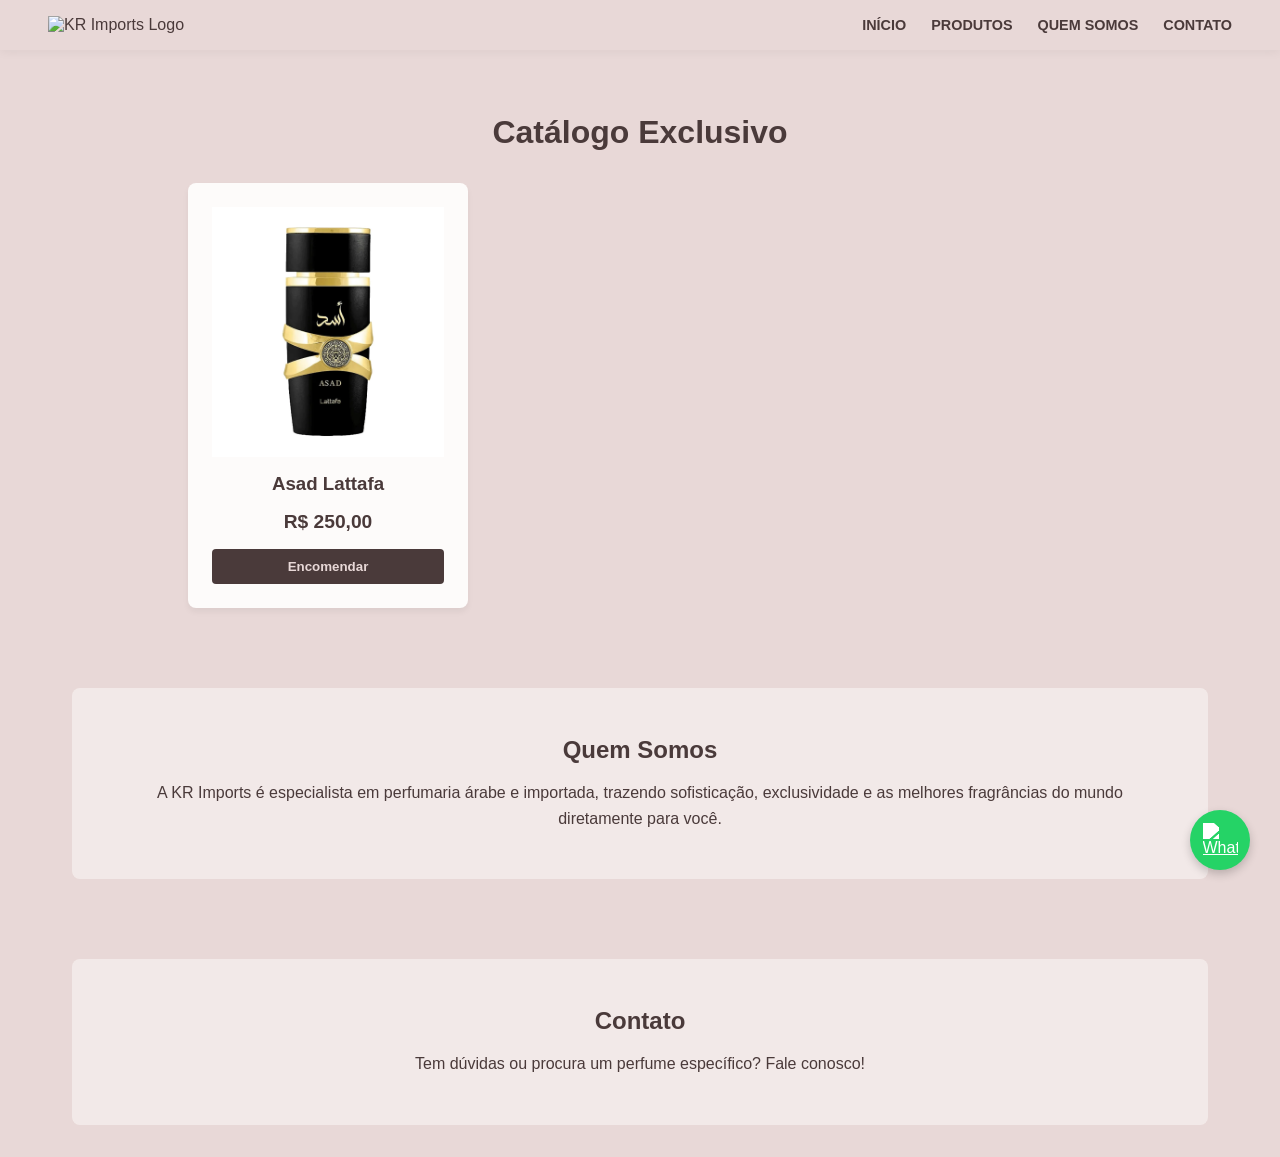
==== index.html @ 34e0cac0 "Atualizando layout, menu e botao whatsapp" ====
<!DOCTYPE html>
<html lang="pt-BR">
<head>
    <meta charset="UTF-8">
    <meta name="viewport" content="width=device-width, initial-width=1.0">
    <title>KR Imports - Perfumes Árabes e Importados</title>
    <link rel="stylesheet" href="style.css">
</head>
<body>

    <header>
        <div class="logo-container">
            <img src="logo.jpg" alt="KR Imports Logo" class="logo">
        </div>
        <nav>
            <ul>
                <li><a href="#inicio">Início</a></li>
                <li><a href="#produtos">Produtos</a></li>
                <li><a href="#quem-somos">Quem somos</a></li>
                <li><a href="#contato">Contato</a></li>
            </ul>
        </nav>
    </header>

    <main class="container" id="inicio">
        <h2 class="titulo-secao" id="produtos">Catálogo Exclusivo</h2>
        
        <div class="produtos-grid" id="lista-produtos">
            </div>

        <section id="quem-somos" class="secao-info">
            <h2>Quem Somos</h2>
            <p>A KR Imports é especialista em perfumaria árabe e importada, trazendo sofisticação, exclusividade e as melhores fragrâncias do mundo diretamente para você.</p>
        </section>

        <section id="contato" class="secao-info">
            <h2>Contato</h2>
            <p>Tem dúvidas ou procura um perfume específico? Fale conosco!</p>
        </section>
    </main>

    <a href="https://wa.me/5582982362269?text=Olá!%20Vim%20pelo%20site%20da%20KR%20Imports." class="whatsapp-flutuante" target="_blank">
        <img src="https://upload.wikimedia.org/wikipedia/commons/6/6b/WhatsApp.svg" alt="WhatsApp">
    </a>

    <script src="produtos.js"></script>
    <script src="script.js"></script>
</body>
</html>
---- style.css ----
:root {
    --bg-color: #E8D8D7;
    --text-color: #4A3A3A;
    --white: #FDFBFA;
}

* {
    margin: 0;
    padding: 0;
    box-sizing: border-box;
    font-family: 'Helvetica Neue', Arial, sans-serif;
    scroll-behavior: smooth; /* Animação suave ao clicar no menu */
}

body {
    background-color: var(--bg-color);
    color: var(--text-color);
}

/* --- NOVO HEADER (LOGO E MENU) --- */
header {
    display: flex;
    justify-content: space-between;
    align-items: center;
    padding: 1rem 3rem;
    background-color: var(--bg-color);
    box-shadow: 0 2px 10px rgba(0,0,0,0.05);
}

.logo {
    max-height: 80px; /* Define um tamanho elegante para a logo */
    width: auto;
}

nav ul {
    list-style: none;
    display: flex;
    gap: 25px;
}

nav a {
    text-decoration: none;
    color: var(--text-color);
    font-weight: bold;
    text-transform: uppercase;
    font-size: 0.9rem;
    transition: color 0.3s;
}

nav a:hover {
    color: #8c7171;
}

.container {
    max-width: 1200px;
    margin: 0 auto;
    padding: 2rem;
}

.titulo-secao {
    text-align: center;
    margin: 2rem 0;
    font-size: 2rem;
}

/* --- GRID E TAMANHO DOS PRODUTOS CORRIGIDOS --- */
.produtos-grid {
    display: grid;
    /* Isso impede que 1 único produto ocupe a tela toda */
    grid-template-columns: repeat(auto-fill, minmax(260px, 280px)); 
    gap: 2rem;
    justify-content: center;
}

.produto-card {
    background-color: var(--white);
    padding: 1.5rem;
    border-radius: 8px;
    text-align: center;
    box-shadow: 0 4px 6px rgba(0,0,0,0.05);
    transition: transform 0.3s;
    display: flex;
    flex-direction: column;
    justify-content: space-between;
}

.produto-card:hover {
    transform: translateY(-5px);
}

.produto-card img {
    width: 100%;
    height: 250px;
    object-fit: contain; /* Garante que a foto do perfume não seja cortada */
    background-color: #fff; 
    margin-bottom: 1rem;
}

.preco {
    font-size: 1.2rem;
    font-weight: bold;
    margin: 1rem 0;
}

.btn-encomendar {
    display: inline-block;
    background-color: var(--text-color);
    color: var(--bg-color);
    padding: 10px 20px;
    text-decoration: none;
    border: none;
    border-radius: 4px;
    cursor: pointer;
    font-weight: bold;
    width: 100%;
    transition: opacity 0.3s;
}

.btn-encomendar:hover {
    opacity: 0.8;
}

/* --- SEÇÕES EXTRAS --- */
.secao-info {
    margin-top: 5rem;
    text-align: center;
    padding: 3rem;
    background-color: rgba(253, 251, 250, 0.5);
    border-radius: 8px;
}

.secao-info p {
    margin-top: 1rem;
    line-height: 1.6;
}

/* --- BOTÃO FLUTUANTE WHATSAPP --- */
.whatsapp-flutuante {
    position: fixed;
    bottom: 30px;
    right: 30px;
    width: 60px;
    height: 60px;
    background-color: #25D366;
    border-radius: 50%;
    display: flex;
    justify-content: center;
    align-items: center;
    box-shadow: 0 4px 10px rgba(0,0,0,0.2);
    z-index: 1000;
    transition: transform 0.3s;
}

.whatsapp-flutuante img {
    width: 35px;
    height: 35px;
    /* Adicionando um filtro para deixar o ícone branco em vez de preto/verde padrão */
    filter: brightness(0) invert(1);
}

.whatsapp-flutuante:hover {
    transform: scale(1.1);
}

/* Responsividade para Celulares */
@media (max-width: 768px) {
    header {
        flex-direction: column;
        gap: 20px;
        padding: 1.5rem;
    }
    nav ul {
        flex-wrap: wrap;
        justify-content: center;
    }
    .whatsapp-flutuante {
        bottom: 20px;
        right: 20px;
    }
}
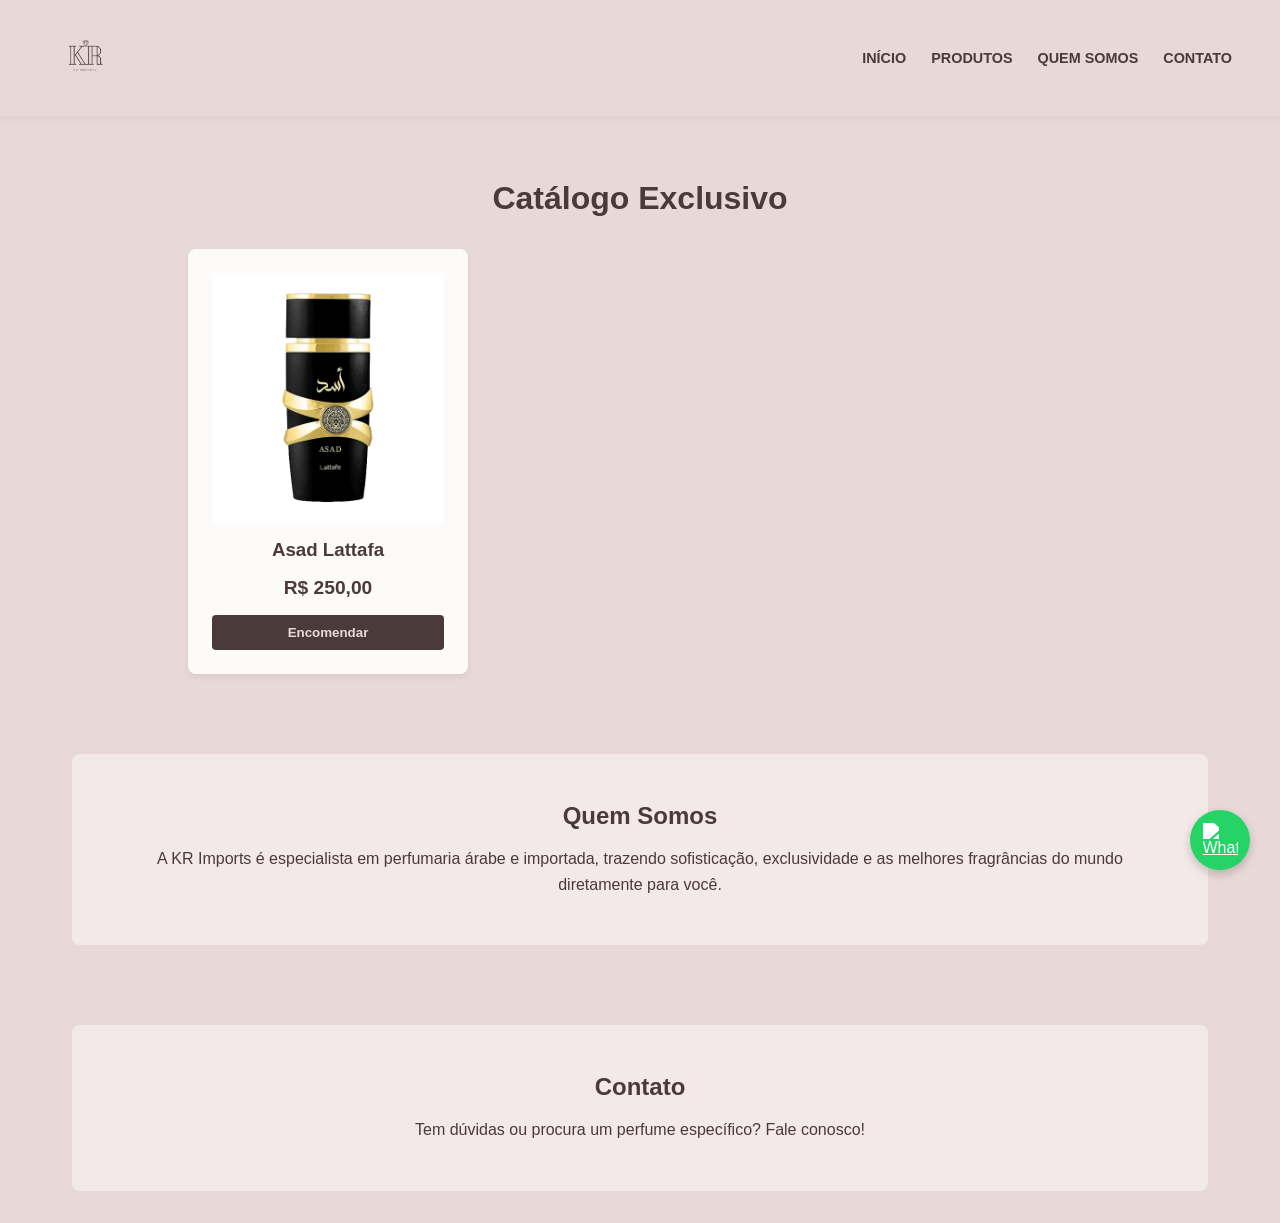
==== commit f6cda809: "Adicionando novos perfumes" ====
--- a/index.html
+++ b/index.html
@@ -10,7 +10,7 @@
 
     <header>
         <div class="logo-container">
-            <img src="logo.jpg" alt="KR Imports Logo" class="logo">
+            <img src="logo.png" alt="KR Imports Logo" class="logo">
         </div>
         <nav>
             <ul>
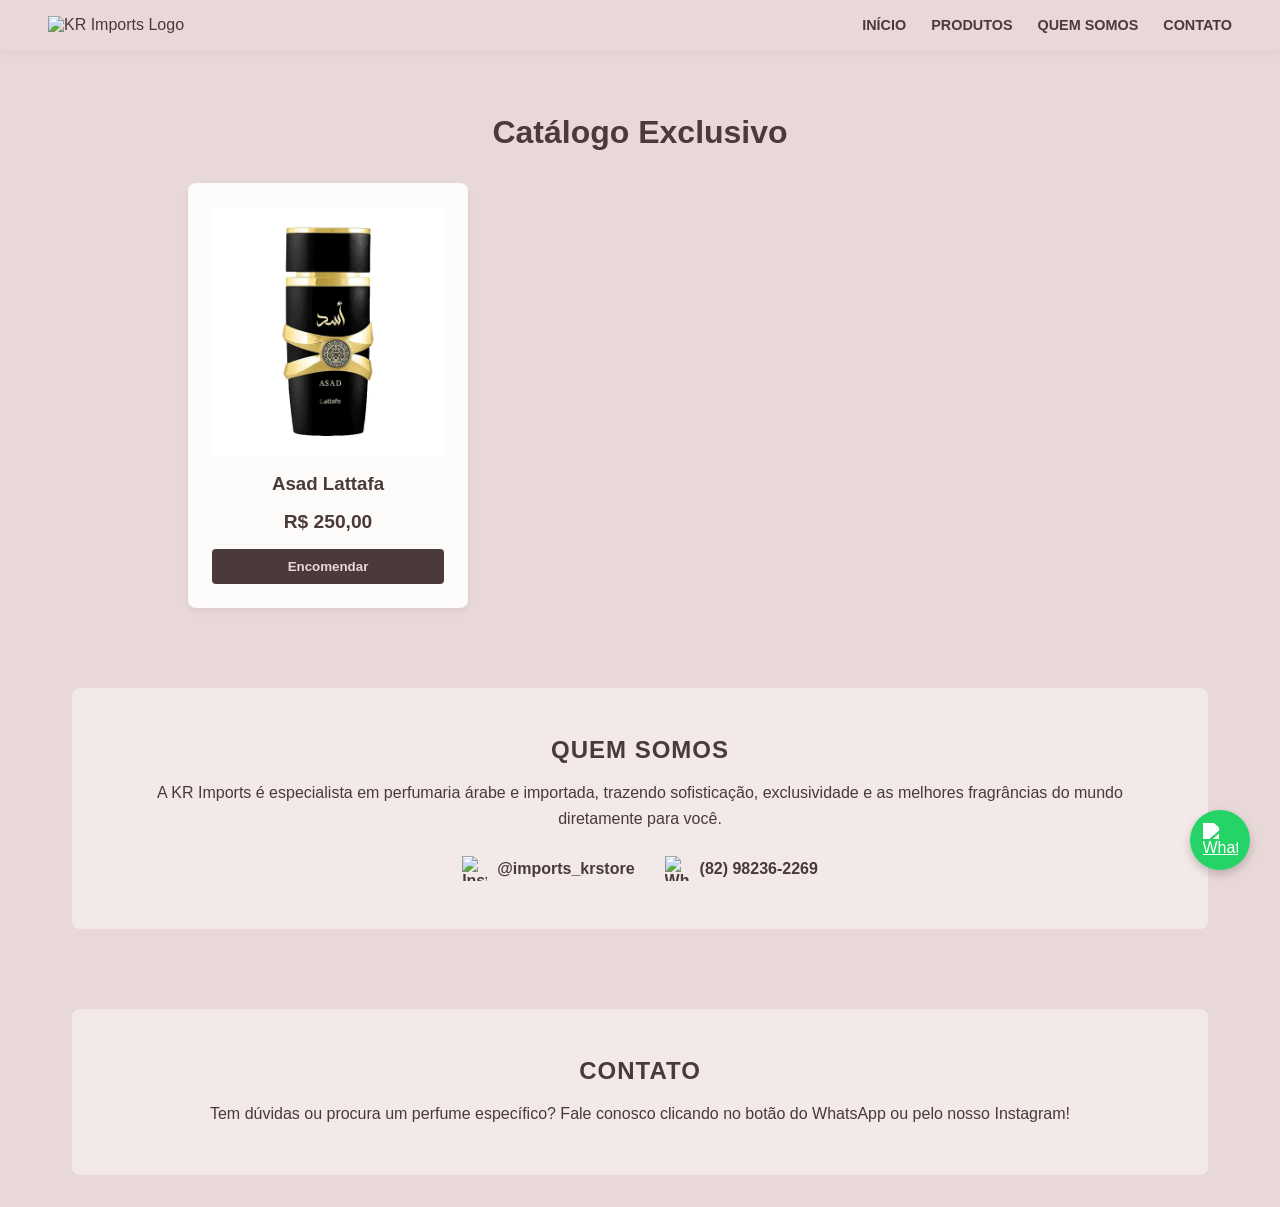
==== commit a0687cb4: "Arquivos finais atualizados" ====
--- a/index.html
+++ b/index.html
@@ -10,7 +10,7 @@
 
     <header>
         <div class="logo-container">
-            <img src="logo.png" alt="KR Imports Logo" class="logo">
+            <img src="logo.jpg" alt="KR Imports Logo" class="logo">
         </div>
         <nav>
             <ul>
@@ -31,11 +31,23 @@
         <section id="quem-somos" class="secao-info">
             <h2>Quem Somos</h2>
             <p>A KR Imports é especialista em perfumaria árabe e importada, trazendo sofisticação, exclusividade e as melhores fragrâncias do mundo diretamente para você.</p>
+            
+            <div class="sociais-quem-somos">
+                <a href="https://instagram.com/imports_krstore" target="_blank" class="link-social">
+                    <img src="https://upload.wikimedia.org/wikipedia/commons/e/e7/Instagram_logo_2016.svg" alt="Instagram">
+                    <span>@imports_krstore</span>
+                </a>
+                
+                <a href="https://wa.me/5582982362269" target="_blank" class="link-social">
+                    <img src="https://upload.wikimedia.org/wikipedia/commons/6/6b/WhatsApp.svg" alt="WhatsApp">
+                    <span>(82) 98236-2269</span>
+                </a>
+            </div>
         </section>
 
         <section id="contato" class="secao-info">
             <h2>Contato</h2>
-            <p>Tem dúvidas ou procura um perfume específico? Fale conosco!</p>
+            <p>Tem dúvidas ou procura um perfume específico? Fale conosco clicando no botão do WhatsApp ou pelo nosso Instagram!</p>
         </section>
     </main>
 
--- a/style.css
+++ b/style.css
@@ -9,7 +9,7 @@
     padding: 0;
     box-sizing: border-box;
     font-family: 'Helvetica Neue', Arial, sans-serif;
-    scroll-behavior: smooth; /* Animação suave ao clicar no menu */
+    scroll-behavior: smooth;
 }
 
 body {
@@ -17,7 +17,7 @@
     color: var(--text-color);
 }
 
-/* --- NOVO HEADER (LOGO E MENU) --- */
+/* --- HEADER E MENU --- */
 header {
     display: flex;
     justify-content: space-between;
@@ -28,7 +28,7 @@
 }
 
 .logo {
-    max-height: 80px; /* Define um tamanho elegante para a logo */
+    max-height: 80px;
     width: auto;
 }
 
@@ -63,10 +63,9 @@
     font-size: 2rem;
 }
 
-/* --- GRID E TAMANHO DOS PRODUTOS CORRIGIDOS --- */
+/* --- GRID DE PRODUTOS --- */
 .produtos-grid {
     display: grid;
-    /* Isso impede que 1 único produto ocupe a tela toda */
     grid-template-columns: repeat(auto-fill, minmax(260px, 280px)); 
     gap: 2rem;
     justify-content: center;
@@ -91,7 +90,7 @@
 .produto-card img {
     width: 100%;
     height: 250px;
-    object-fit: contain; /* Garante que a foto do perfume não seja cortada */
+    object-fit: contain; 
     background-color: #fff; 
     margin-bottom: 1rem;
 }
@@ -120,7 +119,7 @@
     opacity: 0.8;
 }
 
-/* --- SEÇÕES EXTRAS --- */
+/* --- SEÇÕES EXTRAS (QUEM SOMOS / CONTATO) --- */
 .secao-info {
     margin-top: 5rem;
     text-align: center;
@@ -129,9 +128,44 @@
     border-radius: 8px;
 }
 
+.secao-info h2 {
+    margin-bottom: 15px;
+    text-transform: uppercase;
+    letter-spacing: 1px;
+}
+
 .secao-info p {
     margin-top: 1rem;
     line-height: 1.6;
+}
+
+/* --- REDES SOCIAIS (NOVO) --- */
+.sociais-quem-somos {
+    display: flex;
+    justify-content: center;
+    gap: 30px;
+    margin-top: 25px;
+    flex-wrap: wrap;
+}
+
+.link-social {
+    display: flex;
+    align-items: center;
+    text-decoration: none;
+    color: var(--text-color);
+    font-weight: bold;
+    gap: 10px;
+    transition: transform 0.3s;
+}
+
+.link-social:hover {
+    transform: translateY(-3px);
+    color: #8c7171;
+}
+
+.link-social img {
+    width: 25px;
+    height: 25px;
 }
 
 /* --- BOTÃO FLUTUANTE WHATSAPP --- */
@@ -154,7 +188,6 @@
 .whatsapp-flutuante img {
     width: 35px;
     height: 35px;
-    /* Adicionando um filtro para deixar o ícone branco em vez de preto/verde padrão */
     filter: brightness(0) invert(1);
 }
 
@@ -162,7 +195,7 @@
     transform: scale(1.1);
 }
 
-/* Responsividade para Celulares */
+/* --- RESPONSIVIDADE (CELULARES) --- */
 @media (max-width: 768px) {
     header {
         flex-direction: column;
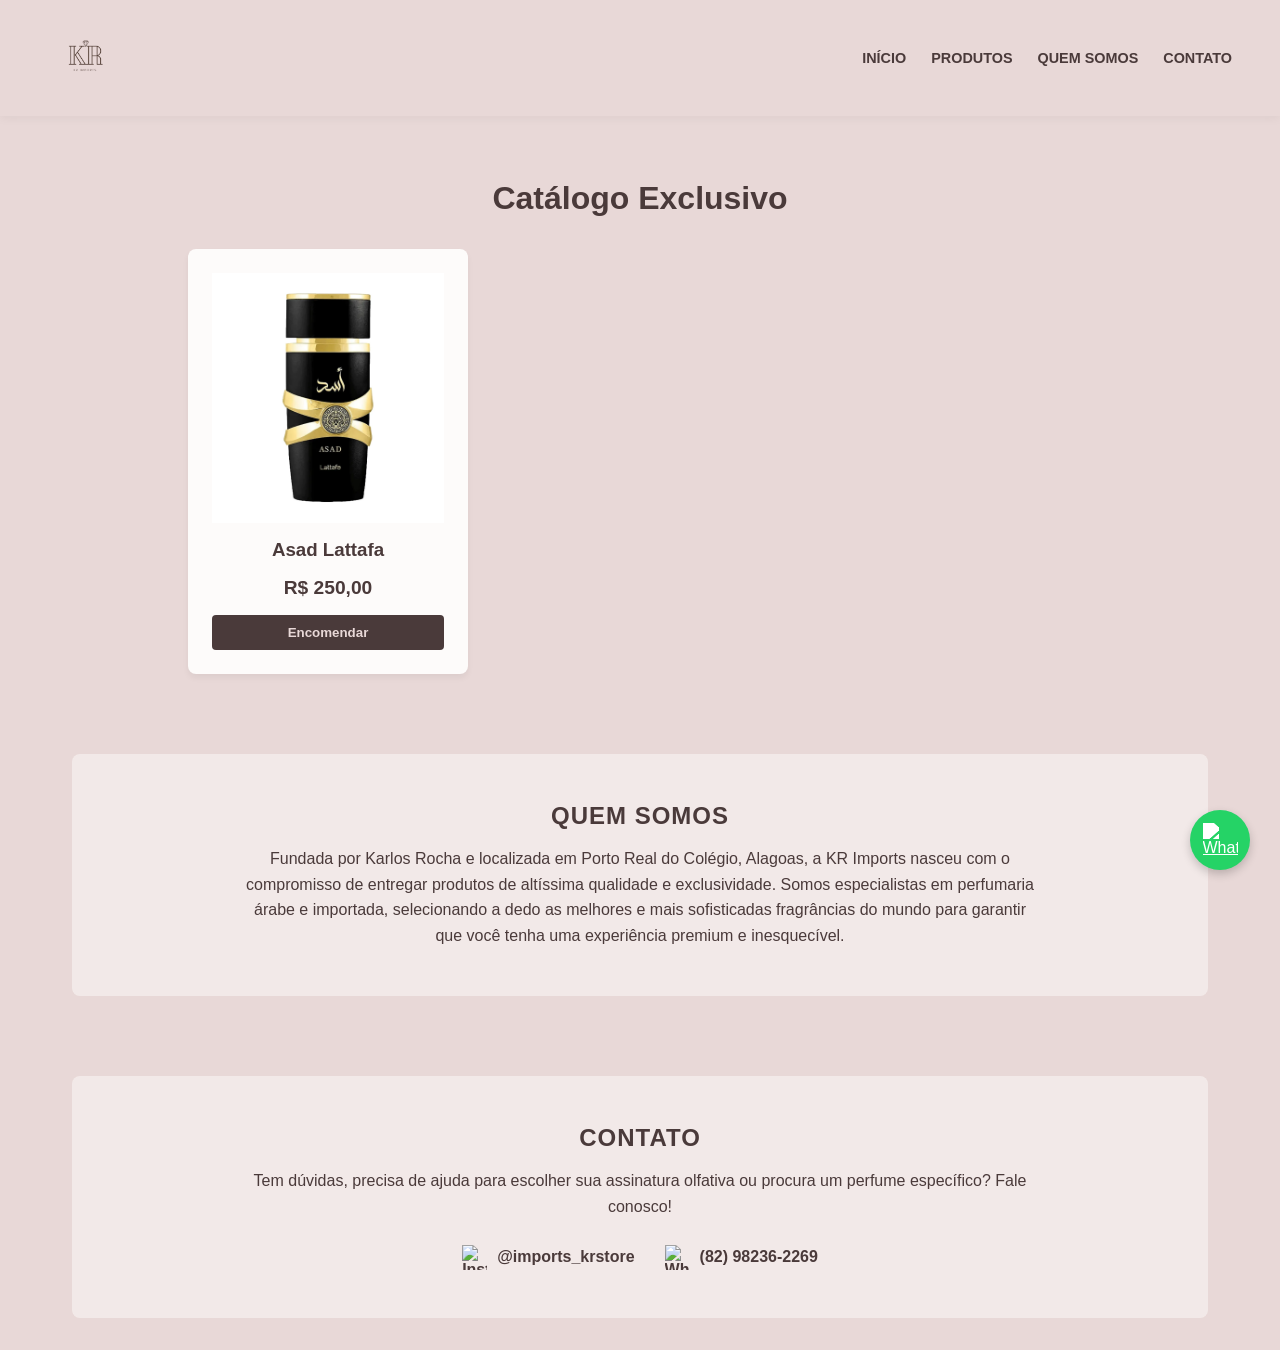
==== commit dfa56e4d: "Arquivos finais atualizados" ====
--- a/index.html
+++ b/index.html
@@ -10,7 +10,7 @@
 
     <header>
         <div class="logo-container">
-            <img src="logo.jpg" alt="KR Imports Logo" class="logo">
+            <img src="logo.png" alt="KR Imports Logo" class="logo">
         </div>
         <nav>
             <ul>
@@ -30,9 +30,14 @@
 
         <section id="quem-somos" class="secao-info">
             <h2>Quem Somos</h2>
-            <p>A KR Imports é especialista em perfumaria árabe e importada, trazendo sofisticação, exclusividade e as melhores fragrâncias do mundo diretamente para você.</p>
+            <p>Fundada por Karlos Rocha e localizada em Porto Real do Colégio, Alagoas, a KR Imports nasceu com o compromisso de entregar produtos de altíssima qualidade e exclusividade. Somos especialistas em perfumaria árabe e importada, selecionando a dedo as melhores e mais sofisticadas fragrâncias do mundo para garantir que você tenha uma experiência premium e inesquecível.</p>
+        </section>
+
+        <section id="contato" class="secao-info">
+            <h2>Contato</h2>
+            <p>Tem dúvidas, precisa de ajuda para escolher sua assinatura olfativa ou procura um perfume específico? Fale conosco!</p>
             
-            <div class="sociais-quem-somos">
+            <div class="sociais-contato">
                 <a href="https://instagram.com/imports_krstore" target="_blank" class="link-social">
                     <img src="https://upload.wikimedia.org/wikipedia/commons/e/e7/Instagram_logo_2016.svg" alt="Instagram">
                     <span>@imports_krstore</span>
@@ -44,11 +49,6 @@
                 </a>
             </div>
         </section>
-
-        <section id="contato" class="secao-info">
-            <h2>Contato</h2>
-            <p>Tem dúvidas ou procura um perfume específico? Fale conosco clicando no botão do WhatsApp ou pelo nosso Instagram!</p>
-        </section>
     </main>
 
     <a href="https://wa.me/5582982362269?text=Olá!%20Vim%20pelo%20site%20da%20KR%20Imports." class="whatsapp-flutuante" target="_blank">
--- a/style.css
+++ b/style.css
@@ -137,10 +137,13 @@
 .secao-info p {
     margin-top: 1rem;
     line-height: 1.6;
-}
-
-/* --- REDES SOCIAIS (NOVO) --- */
-.sociais-quem-somos {
+    max-width: 800px;
+    margin-left: auto;
+    margin-right: auto;
+}
+
+/* --- REDES SOCIAIS (CONTATO) --- */
+.sociais-contato {
     display: flex;
     justify-content: center;
     gap: 30px;
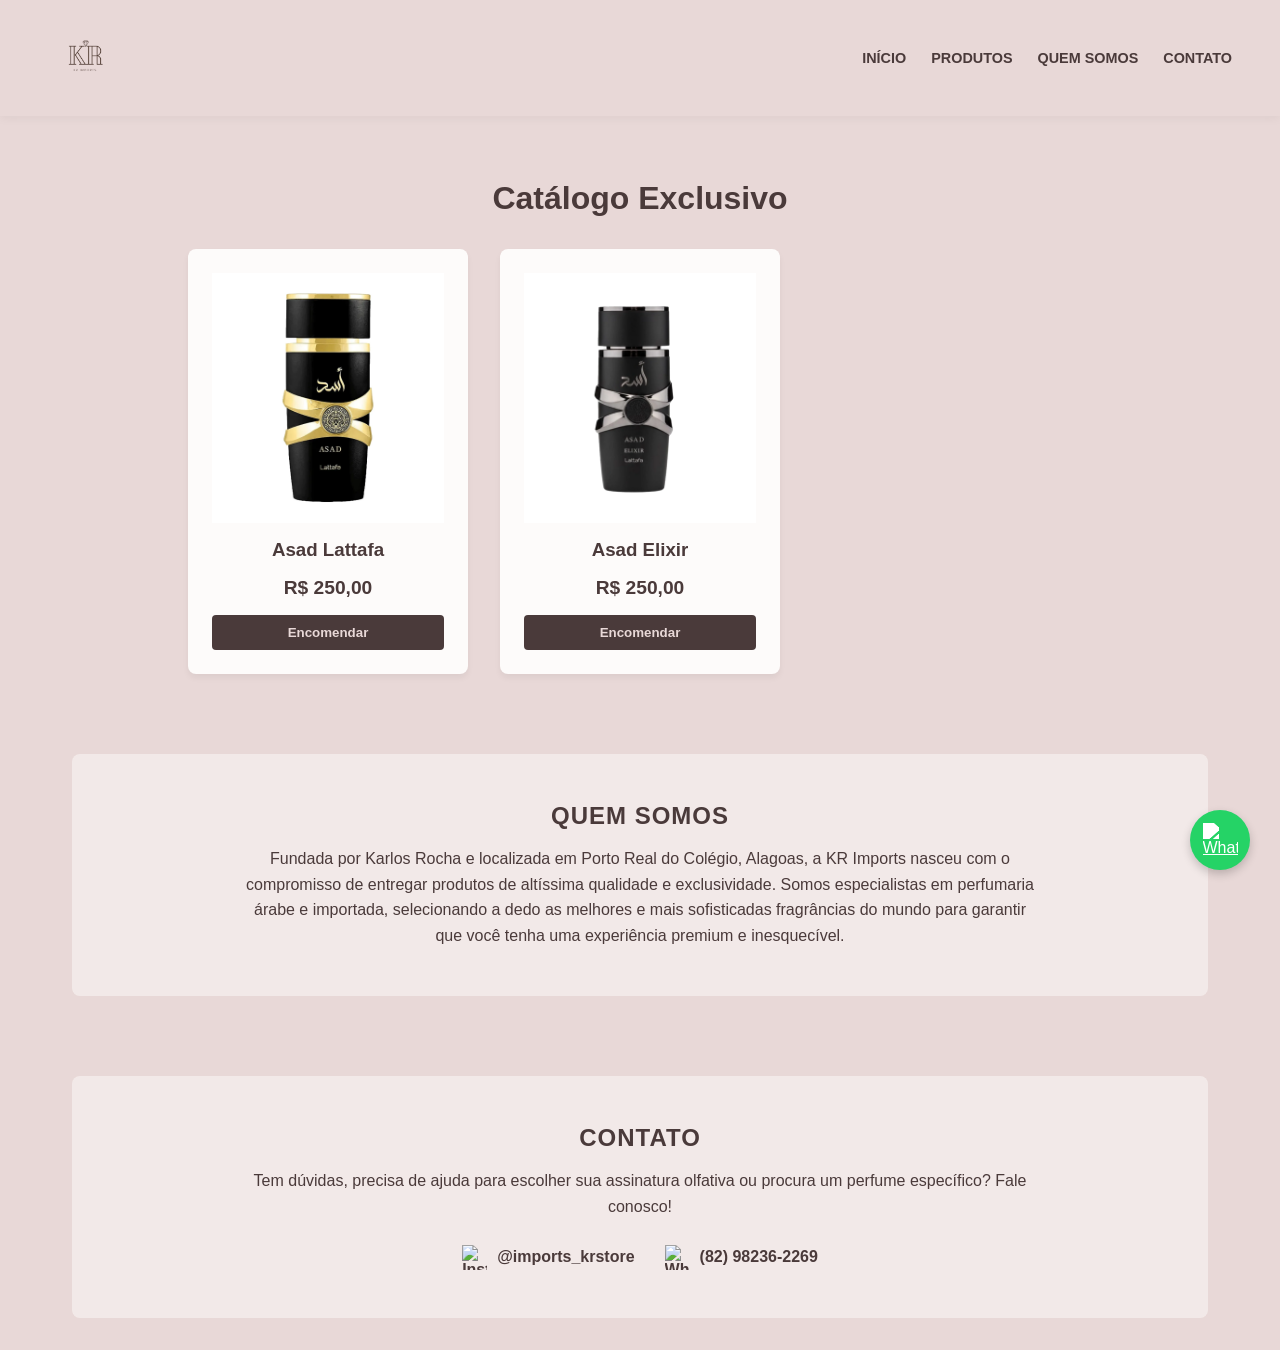
==== commit 1f84d084: "att" ====
--- a/index.html
+++ b/index.html
@@ -4,6 +4,8 @@
     <meta charset="UTF-8">
     <meta name="viewport" content="width=device-width, initial-width=1.0">
     <title>KR Imports - Perfumes Árabes e Importados</title>
+    <link rel="icon" type="image/png" href="favicon.png">
+    
     <link rel="stylesheet" href="style.css">
 </head>
 <body>
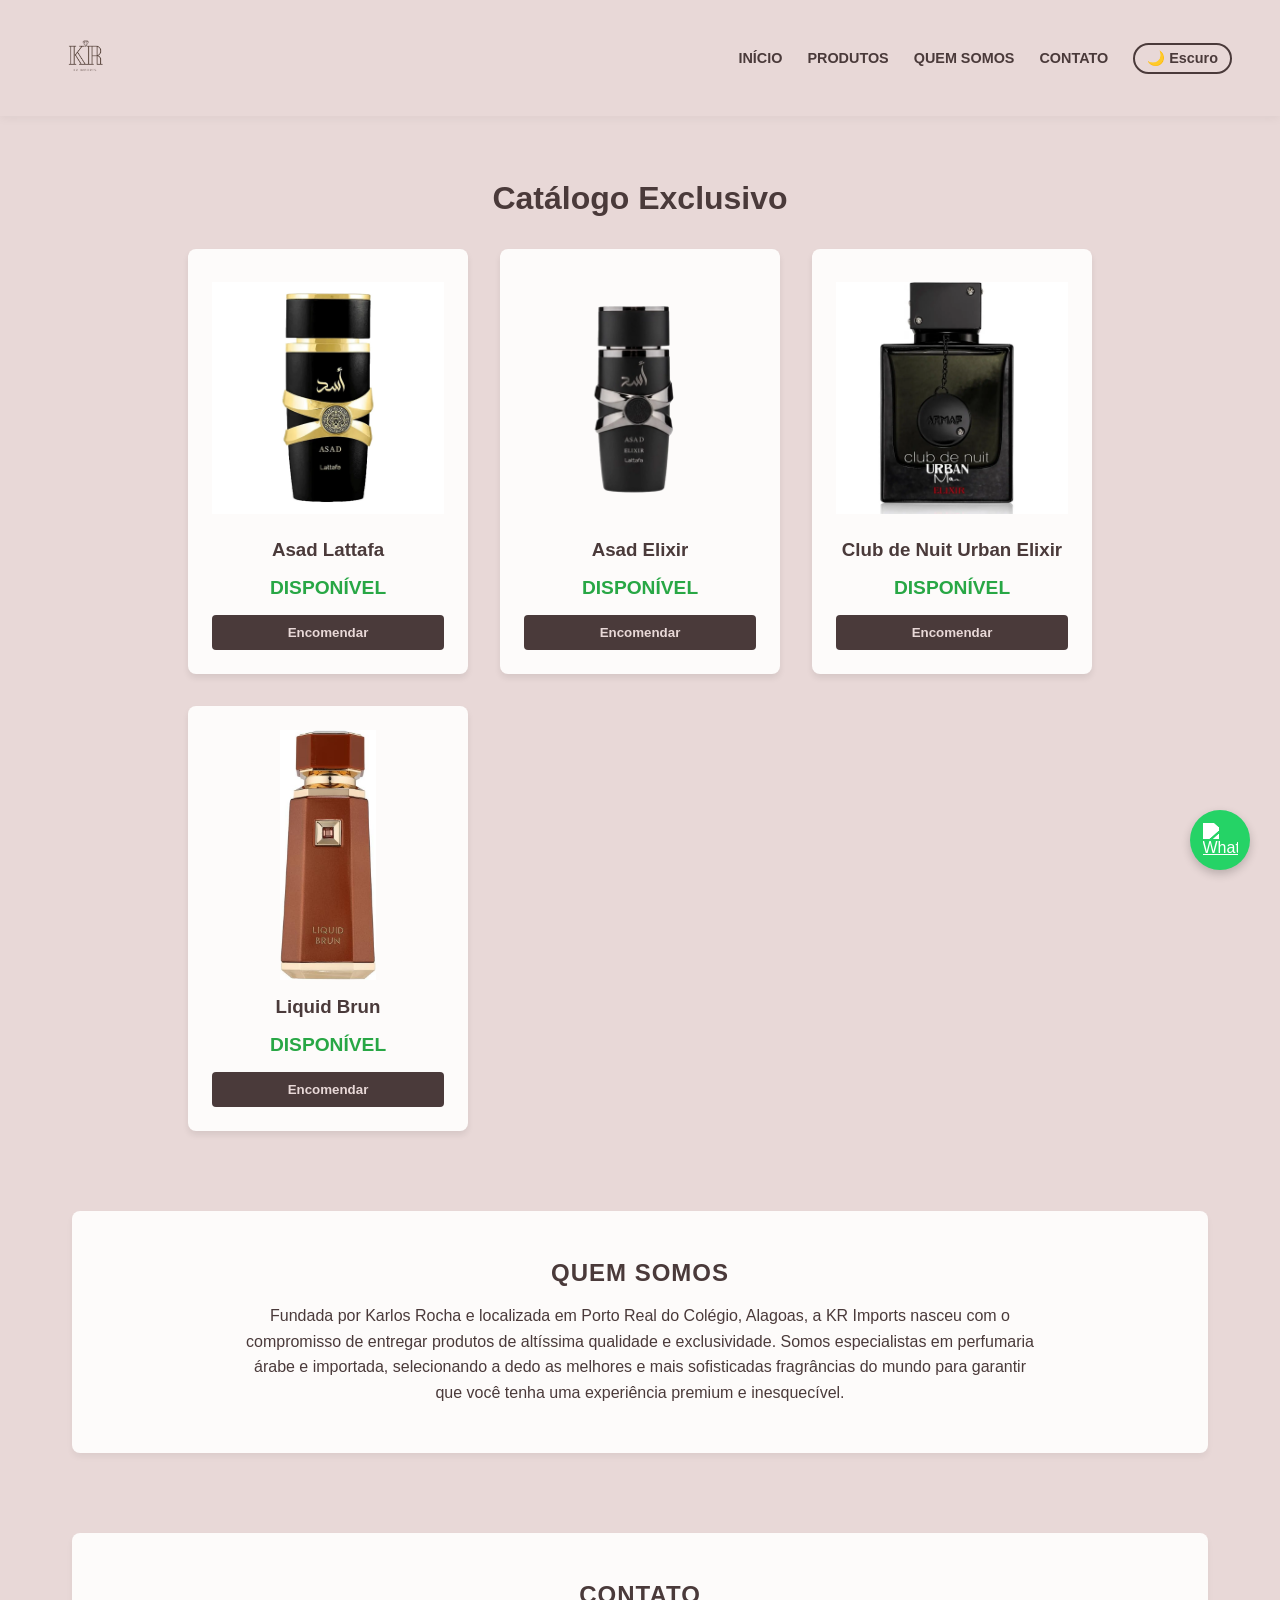
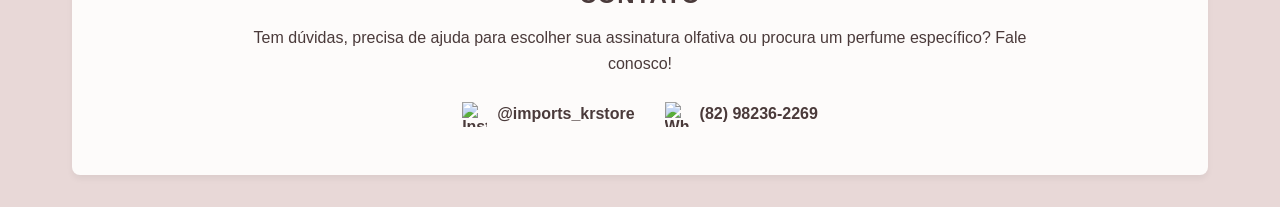
==== commit 15aab793: "limpar modo escuro" ====
--- a/index.html
+++ b/index.html
@@ -6,6 +6,12 @@
     <title>KR Imports - Perfumes Árabes e Importados</title>
     <link rel="icon" type="image/png" href="favicon.png">
     
+    <meta property="og:title" content="KR IMPORTS - LOJA DE PERFUMARIA">
+    <meta property="og:description" content="Especialistas em perfumes árabes e importados. Fragrâncias exclusivas e qualidade premium em Porto Real do Colégio.">
+    <meta property="og:url" content="https://krimports.netlify.app/">
+    <meta property="og:image" content="https://krimports.netlify.app/logo.png">
+    <meta property="og:type" content="website">
+
     <link rel="stylesheet" href="style.css">
 </head>
 <body>
@@ -20,6 +26,7 @@
                 <li><a href="#produtos">Produtos</a></li>
                 <li><a href="#quem-somos">Quem somos</a></li>
                 <li><a href="#contato">Contato</a></li>
+                <li><button id="btn-tema" class="btn-tema">🌙 Escuro</button></li>
             </ul>
         </nav>
     </header>
--- a/style.css
+++ b/style.css
@@ -2,6 +2,19 @@
     --bg-color: #E8D8D7;
     --text-color: #4A3A3A;
     --white: #FDFBFA;
+    --card-bg: #FDFBFA;
+}
+
+body.tema-escuro {
+    --bg-color: #1A1414;
+    --text-color: #E8D8D7;
+    --card-bg: #2D2424;
+    --white: #2D2424; 
+}
+
+body.tema-escuro .logo,
+body.tema-escuro .link-social img {
+    filter: brightness(0) invert(1);
 }
 
 * {
@@ -10,6 +23,7 @@
     box-sizing: border-box;
     font-family: 'Helvetica Neue', Arial, sans-serif;
     scroll-behavior: smooth;
+    transition: background-color 0.4s, color 0.4s;
 }
 
 body {
@@ -17,7 +31,6 @@
     color: var(--text-color);
 }
 
-/* --- HEADER E MENU --- */
 header {
     display: flex;
     justify-content: space-between;
@@ -30,11 +43,13 @@
 .logo {
     max-height: 80px;
     width: auto;
+    transition: filter 0.4s;
 }
 
 nav ul {
     list-style: none;
     display: flex;
+    align-items: center;
     gap: 25px;
 }
 
@@ -48,7 +63,24 @@
 }
 
 nav a:hover {
-    color: #8c7171;
+    opacity: 0.7;
+}
+
+.btn-tema {
+    background: transparent;
+    border: 2px solid var(--text-color);
+    color: var(--text-color);
+    padding: 5px 12px;
+    border-radius: 20px;
+    cursor: pointer;
+    font-weight: bold;
+    font-size: 0.9rem;
+    transition: all 0.3s;
+}
+
+.btn-tema:hover {
+    background: var(--text-color);
+    color: var(--bg-color);
 }
 
 .container {
@@ -63,7 +95,6 @@
     font-size: 2rem;
 }
 
-/* --- GRID DE PRODUTOS --- */
 .produtos-grid {
     display: grid;
     grid-template-columns: repeat(auto-fill, minmax(260px, 280px)); 
@@ -72,11 +103,11 @@
 }
 
 .produto-card {
-    background-color: var(--white);
+    background-color: var(--card-bg);
     padding: 1.5rem;
     border-radius: 8px;
     text-align: center;
-    box-shadow: 0 4px 6px rgba(0,0,0,0.05);
+    box-shadow: 0 4px 6px rgba(0,0,0,0.08);
     transition: transform 0.3s;
     display: flex;
     flex-direction: column;
@@ -91,7 +122,7 @@
     width: 100%;
     height: 250px;
     object-fit: contain; 
-    background-color: #fff; 
+    background-color: transparent; 
     margin-bottom: 1rem;
 }
 
@@ -119,13 +150,13 @@
     opacity: 0.8;
 }
 
-/* --- SEÇÕES EXTRAS (QUEM SOMOS / CONTATO) --- */
 .secao-info {
     margin-top: 5rem;
     text-align: center;
     padding: 3rem;
-    background-color: rgba(253, 251, 250, 0.5);
+    background-color: var(--card-bg);
     border-radius: 8px;
+    box-shadow: 0 4px 6px rgba(0,0,0,0.05);
 }
 
 .secao-info h2 {
@@ -142,7 +173,6 @@
     margin-right: auto;
 }
 
-/* --- REDES SOCIAIS (CONTATO) --- */
 .sociais-contato {
     display: flex;
     justify-content: center;
@@ -163,7 +193,7 @@
 
 .link-social:hover {
     transform: translateY(-3px);
-    color: #8c7171;
+    opacity: 0.7;
 }
 
 .link-social img {
@@ -171,7 +201,6 @@
     height: 25px;
 }
 
-/* --- BOTÃO FLUTUANTE WHATSAPP --- */
 .whatsapp-flutuante {
     position: fixed;
     bottom: 30px;
@@ -198,7 +227,6 @@
     transform: scale(1.1);
 }
 
-/* --- RESPONSIVIDADE (CELULARES) --- */
 @media (max-width: 768px) {
     header {
         flex-direction: column;
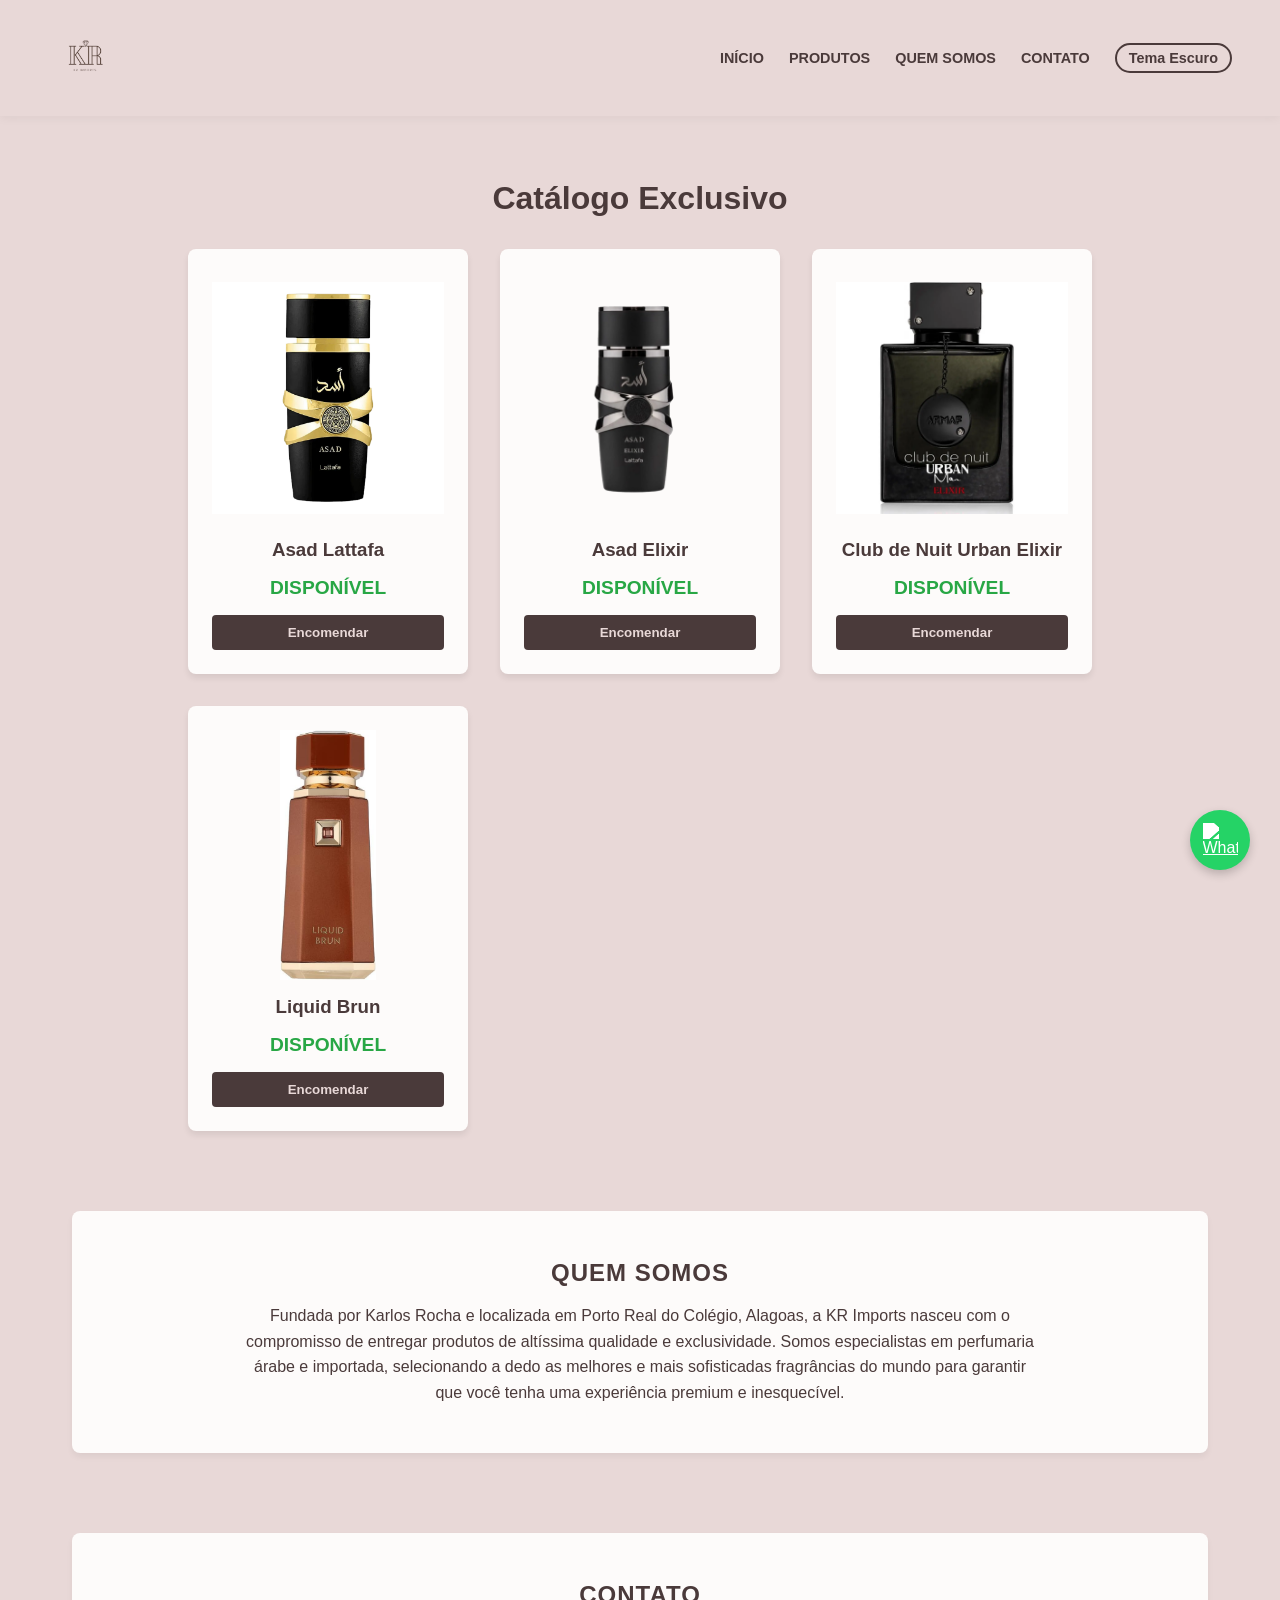
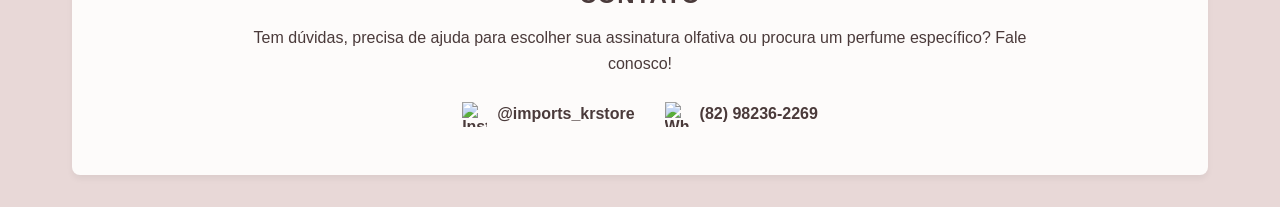
==== commit 63bd4031: "as" ====
--- a/index.html
+++ b/index.html
@@ -26,7 +26,7 @@
                 <li><a href="#produtos">Produtos</a></li>
                 <li><a href="#quem-somos">Quem somos</a></li>
                 <li><a href="#contato">Contato</a></li>
-                <li><button id="btn-tema" class="btn-tema">🌙 Escuro</button></li>
+                <li><button id="btn-tema" class="btn-tema">Tema Escuro</button></li>
             </ul>
         </nav>
     </header>
@@ -35,7 +35,7 @@
         <h2 class="titulo-secao" id="produtos">Catálogo Exclusivo</h2>
         
         <div class="produtos-grid" id="lista-produtos">
-            </div>
+        </div>
 
         <section id="quem-somos" class="secao-info">
             <h2>Quem Somos</h2>
